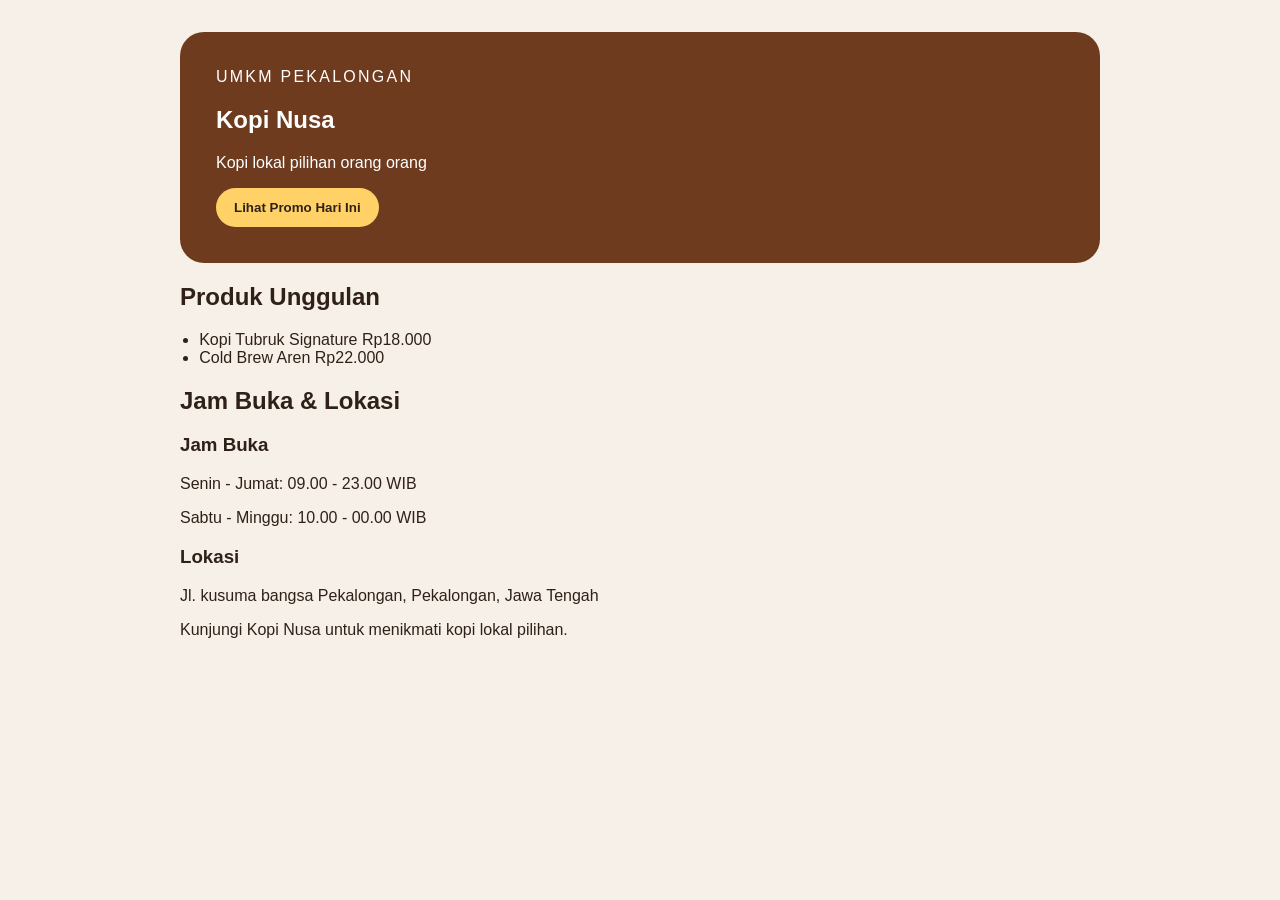
==== index.html @ 7d5e79c1 "index.html Updated HTML structure and content for better readability and added new sections." ====
<!doctype html>
<html lang="id">
    <head>
        <meta charset="UTF-8">
        <meta name="viewport" content="width=device-width, initial-scale=1">
        <title>Kopi Nusa - website umkm</title>
        <link rel="stylesheet" href="css/style.css">
    </head>
    <body>
        <main class="page">
            <section class="hero">
                <p class="eyebrow">umkm Pekalongan</p>
                <h1 >Kopi Nusa</h1>
                <p>Kopi lokal pilihan orang orang</p>
                <button onclick="alert('PROMO BELI 2 GRATIS 1')">Lihat Promo Hari Ini</button>
            </section>

            <section aria-labelledby="produk-title">
                <h2 id="produk-title">Produk Unggulan</h2>
                <ul class="products">
                    <li>Kopi Tubruk Signature Rp18.000</li>
                    <li>Cold Brew Aren Rp22.000</li>
                </ul>
            </section>

            <section class="info-section" aria-labelledby="info-title">
                <h2 id="info-title">Jam Buka & Lokasi</h2>

                    <section class="info-container">
                    <section class="info-card">
                    <h3>Jam Buka</h3>
                    <p>Senin - Jumat: 09.00 - 23.00 WIB</p>
                    <p>Sabtu - Minggu: 10.00 - 00.00 WIB</p>
                </section>

                <section class="info-card">
                    <h3>Lokasi</h3>
                    <p>Jl. kusuma bangsa Pekalongan, Pekalongan, Jawa Tengah</p>
                     <p>Kunjungi Kopi Nusa untuk menikmati kopi lokal pilihan.</p>
                </section>

                </section>
            </section>
        </main>

        <script src="scrpit.js"></script>
        
    </body>
</html>
---- css/style.css ----
body {
    margin: 0;
    color: #2f2118;
    background: #f6f0e8;
    font-family: Arial, sans-serif;
}

.page {
    max-width: 920px;
    margin: 0 auto;
    padding: 32px 20px;
}

.hero {
    padding: 36px;
    color: white;
    background: #6f3b1f;
    border-radius: 24px;
}

.eyebrow {
    margin: 0 0 8px;
    letter-spacing: 0.14em;
    text-transform: uppercase;
}

.products {
    padding-left: 1.2rem;
}

button {
    padding: 12px 18px;
    color:#2f2118;
    font-weight: 700;
    cursor: pointer;
    background: #ffd166;
    border: 0;
    border-radius: 999px;

}
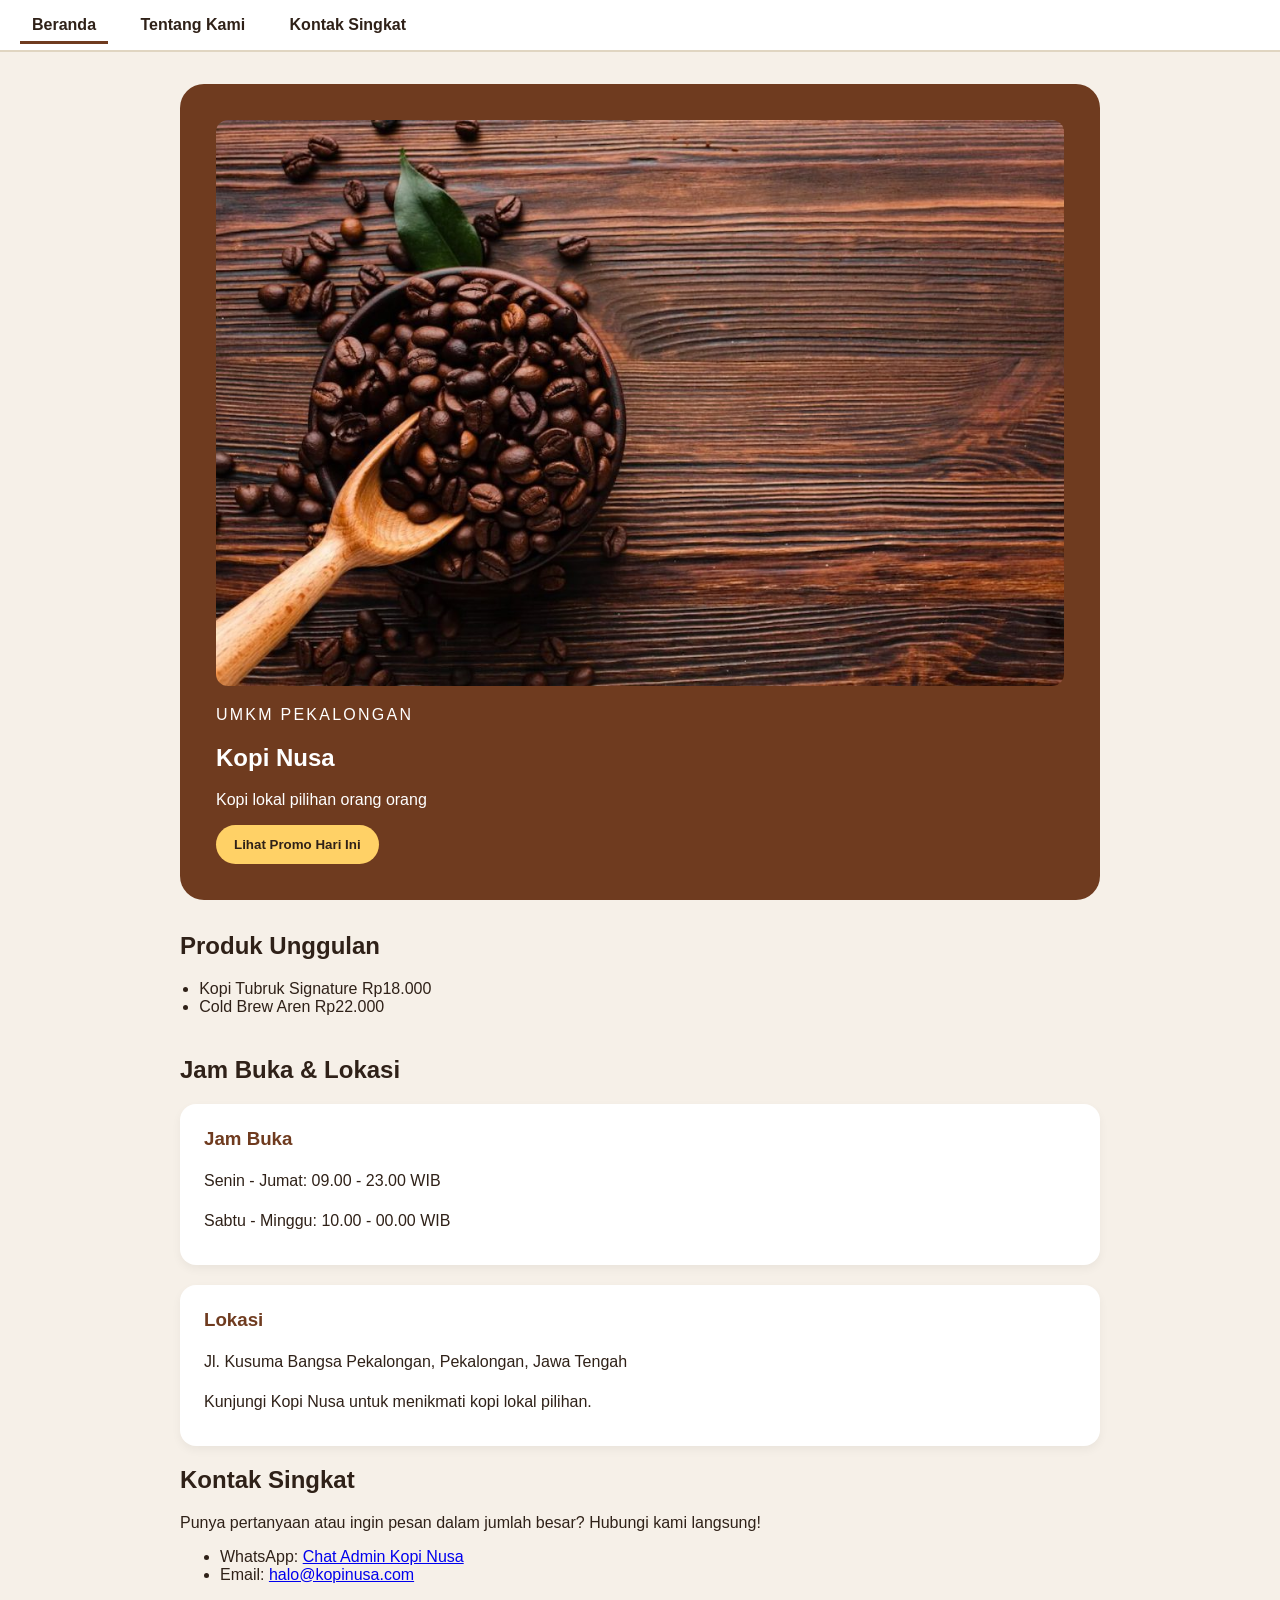
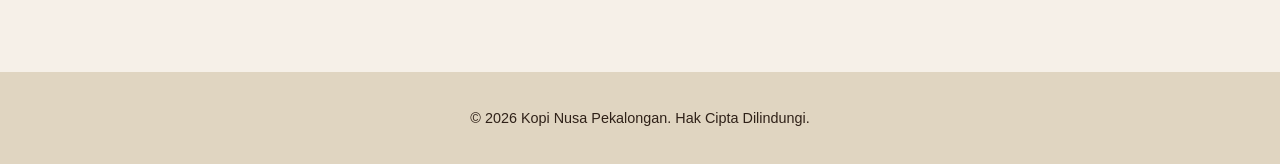
==== commit 3d889e68: "feat: tambah semantic html, navigasi dua halaman, dan kontak singkat" ====
--- a/index.html
+++ b/index.html
@@ -1,49 +1,73 @@
 <!doctype html>
 <html lang="id">
-    <head>
-        <meta charset="UTF-8">
-        <meta name="viewport" content="width=device-width, initial-scale=1">
-        <title>Kopi Nusa - website umkm</title>
-        <link rel="stylesheet" href="css/style.css">
-    </head>
-    <body>
-        <main class="page">
-            <section class="hero">
-                <p class="eyebrow">umkm Pekalongan</p>
-                <h1 >Kopi Nusa</h1>
-                <p>Kopi lokal pilihan orang orang</p>
-                <button onclick="alert('PROMO BELI 2 GRATIS 1')">Lihat Promo Hari Ini</button>
-            </section>
+  <head>
+    <meta charset="utf-8" />
+    <meta name="viewport" content="width=device-width, initial-scale=1" />
+    <title>Beranda - Kopi Nusa</title>
+    <link rel="stylesheet" href="css/style.css" />
+  </head>
+  <body>
+    <a href="#main-content" class="skip-link">Lanjut ke konten utama</a>
 
-            <section aria-labelledby="produk-title">
-                <h2 id="produk-title">Produk Unggulan</h2>
-                <ul class="products">
-                    <li>Kopi Tubruk Signature Rp18.000</li>
-                    <li>Cold Brew Aren Rp22.000</li>
-                </ul>
-            </section>
+    <header>
+      <nav aria-label="Navigasi utama">
+        <ul>
+          <li><a href="index.html" aria-current="page" class="active">Beranda</a></li>
+          <li><a href="tentang.html">Tentang Kami</a></li>
+          <li><a href="#kontak">Kontak Singkat</a></li>
+        </ul>
+      </nav>
+    </header>
 
-            <section class="info-section" aria-labelledby="info-title">
-                <h2 id="info-title">Jam Buka & Lokasi</h2>
+    <main id="main-content" class="page">
+      <section class="hero">
+        <img src="assets/images/biji-kopi.jpg" alt="Ilustrasi etalase Kopi Nusa dengan berbagai pilihan biji kopi lokal" class="hero-image">
+        
+        <p class="eyebrow">UMKM Pekalongan</p>
+        <h1>Kopi Nusa</h1>
+        <p>Kopi lokal pilihan orang orang</p>
+        <button id="promoButton" type="button">Lihat Promo Hari Ini</button>
+        <p id="promoText" class="promo-text">Promo Spesial: Beli 2 Gratis 1, khusus hari ini!</p>
+      </section>
 
-                    <section class="info-container">
-                    <section class="info-card">
-                    <h3>Jam Buka</h3>
-                    <p>Senin - Jumat: 09.00 - 23.00 WIB</p>
-                    <p>Sabtu - Minggu: 10.00 - 00.00 WIB</p>
-                </section>
+      <section aria-labelledby="produk-title">
+        <h2 id="produk-title">Produk Unggulan</h2>
+        <ul class="products">
+          <li>Kopi Tubruk Signature Rp18.000</li>
+          <li>Cold Brew Aren Rp22.000</li>
+        </ul>
+      </section>
 
-                <section class="info-card">
-                    <h3>Lokasi</h3>
-                    <p>Jl. kusuma bangsa Pekalongan, Pekalongan, Jawa Tengah</p>
-                     <p>Kunjungi Kopi Nusa untuk menikmati kopi lokal pilihan.</p>
-                </section>
+      <section class="info-section" aria-labelledby="info-title">
+        <h2 id="info-title">Jam Buka & Lokasi</h2>
+        <div class="info-container">
+          <article class="info-card">
+            <h3>Jam Buka</h3>
+            <p>Senin - Jumat: 09.00 - 23.00 WIB</p>
+            <p>Sabtu - Minggu: 10.00 - 00.00 WIB</p>
+          </article>
+          <article class="info-card">
+            <h3>Lokasi</h3>
+            <p>Jl. Kusuma Bangsa Pekalongan, Pekalongan, Jawa Tengah</p>
+            <p>Kunjungi Kopi Nusa untuk menikmati kopi lokal pilihan.</p>
+          </article>
+        </div>
+      </section>
 
-                </section>
-            </section>
-        </main>
+      <section id="kontak" aria-labelledby="kontak-title">
+        <h2 id="kontak-title">Kontak Singkat</h2>
+        <p>Punya pertanyaan atau ingin pesan dalam jumlah besar? Hubungi kami langsung!</p>
+        <ul>
+          <li>WhatsApp: <a href="#">Chat Admin Kopi Nusa</a></li>
+          <li>Email: <a href="#">halo@kopinusa.com</a></li>
+        </ul>
+      </section>
+    </main>
 
-        <script src="scrpit.js"></script>
-        
-    </body>
-</html>
+    <footer>
+      <p>&copy; 2026 Kopi Nusa Pekalongan. Hak Cipta Dilindungi.</p>
+    </footer>
+
+    <script src="js/script.js"></script>
+  </body>
+</html>
--- a/css/style.css
+++ b/css/style.css
@@ -1,40 +1,141 @@
 body {
-    margin: 0;
-    color: #2f2118;
-    background: #f6f0e8;
-    font-family: Arial, sans-serif;
+  margin: 0;
+  color: #2f2118;
+  background: #f6f0e8;
+  font-family: Arial, sans-serif;
+}
+
+.skip-link {
+  position: absolute;
+  top: -40px;
+  left: 0;
+  background: #6f3b1f;
+  color: white;
+  padding: 8px;
+  z-index: 100;
+  text-decoration: none;
+  font-weight: bold;
+}
+
+.skip-link:focus {
+  top: 0;
+}
+
+header {
+  background-color: white;
+  padding: 16px 20px;
+  border-bottom: 2px solid #e0d5c1;
+}
+
+nav ul {
+  list-style: none;
+  padding: 0;
+  margin: 0;
+}
+
+nav li {
+  display: inline-block;
+  margin-right: 16px;
+}
+
+nav a {
+  text-decoration: none;
+  color: #2f2118;
+  font-weight: bold;
+  padding: 8px 12px;
+}
+
+nav a:focus, nav a:hover {
+  background-color: #ffd166;
+  border-radius: 8px;
+}
+
+nav a.active {
+  border-bottom: 3px solid #6f3b1f;
 }
 
 .page {
-    max-width: 920px;
-    margin: 0 auto;
-    padding: 32px 20px;
+  max-width: 920px;
+  margin: 0 auto;
+  padding: 32px 20px;
 }
 
 .hero {
-    padding: 36px;
-    color: white;
-    background: #6f3b1f;
-    border-radius: 24px;
+  padding: 36px;
+  color: white;
+  background: #6f3b1f;
+  border-radius: 24px;
+  margin-bottom: 32px;
+}
+
+.hero-image {
+  max-width: 100%;
+  height: auto;
+  margin-bottom: 16px;
+  border-radius: 12px;
 }
 
 .eyebrow {
-    margin: 0 0 8px;
-    letter-spacing: 0.14em;
-    text-transform: uppercase;
+  margin: 0 0 8px;
+  letter-spacing: 0.14em;
+  text-transform: uppercase;
 }
 
 .products {
-    padding-left: 1.2rem;
+  padding-left: 1.2rem;
+  margin-bottom: 40px;
 }
 
 button {
-    padding: 12px 18px;
-    color:#2f2118;
-    font-weight: 700;
-    cursor: pointer;
-    background: #ffd166;
-    border: 0;
-    border-radius: 999px;
+  padding: 12px 18px;
+  color: #2f2118;
+  font-weight: 700;
+  cursor: pointer;
+  background: #ffd166;
+  border: 0;
+  border-radius: 999px;
+}
 
+button:hover {
+  background: #ffb703;
+}
+
+.promo-text {
+  display: none;
+  margin-top: 20px;
+  padding: 16px 20px;
+  background-color: #ffd166;
+  color: #2f2118;
+  border-radius: 12px;
+  font-weight: bold;
+}
+
+.info-container {
+  margin-top: 16px;
+}
+
+.info-card {
+  background-color: white;
+  padding: 24px;
+  border-radius: 16px;
+  margin-bottom: 20px;
+  box-shadow: 0 4px 10px rgba(0, 0, 0, 0.05);
+}
+
+.info-card h3 {
+  margin-top: 0;
+  color: #6f3b1f;
+}
+
+.info-card p {
+  line-height: 1.5;
+  margin-bottom: 8px;
+}
+
+footer {
+  text-align: center;
+  padding: 24px;
+  margin-top: 40px;
+  background-color: #e0d5c1;
+  font-size: 0.9em;
 }
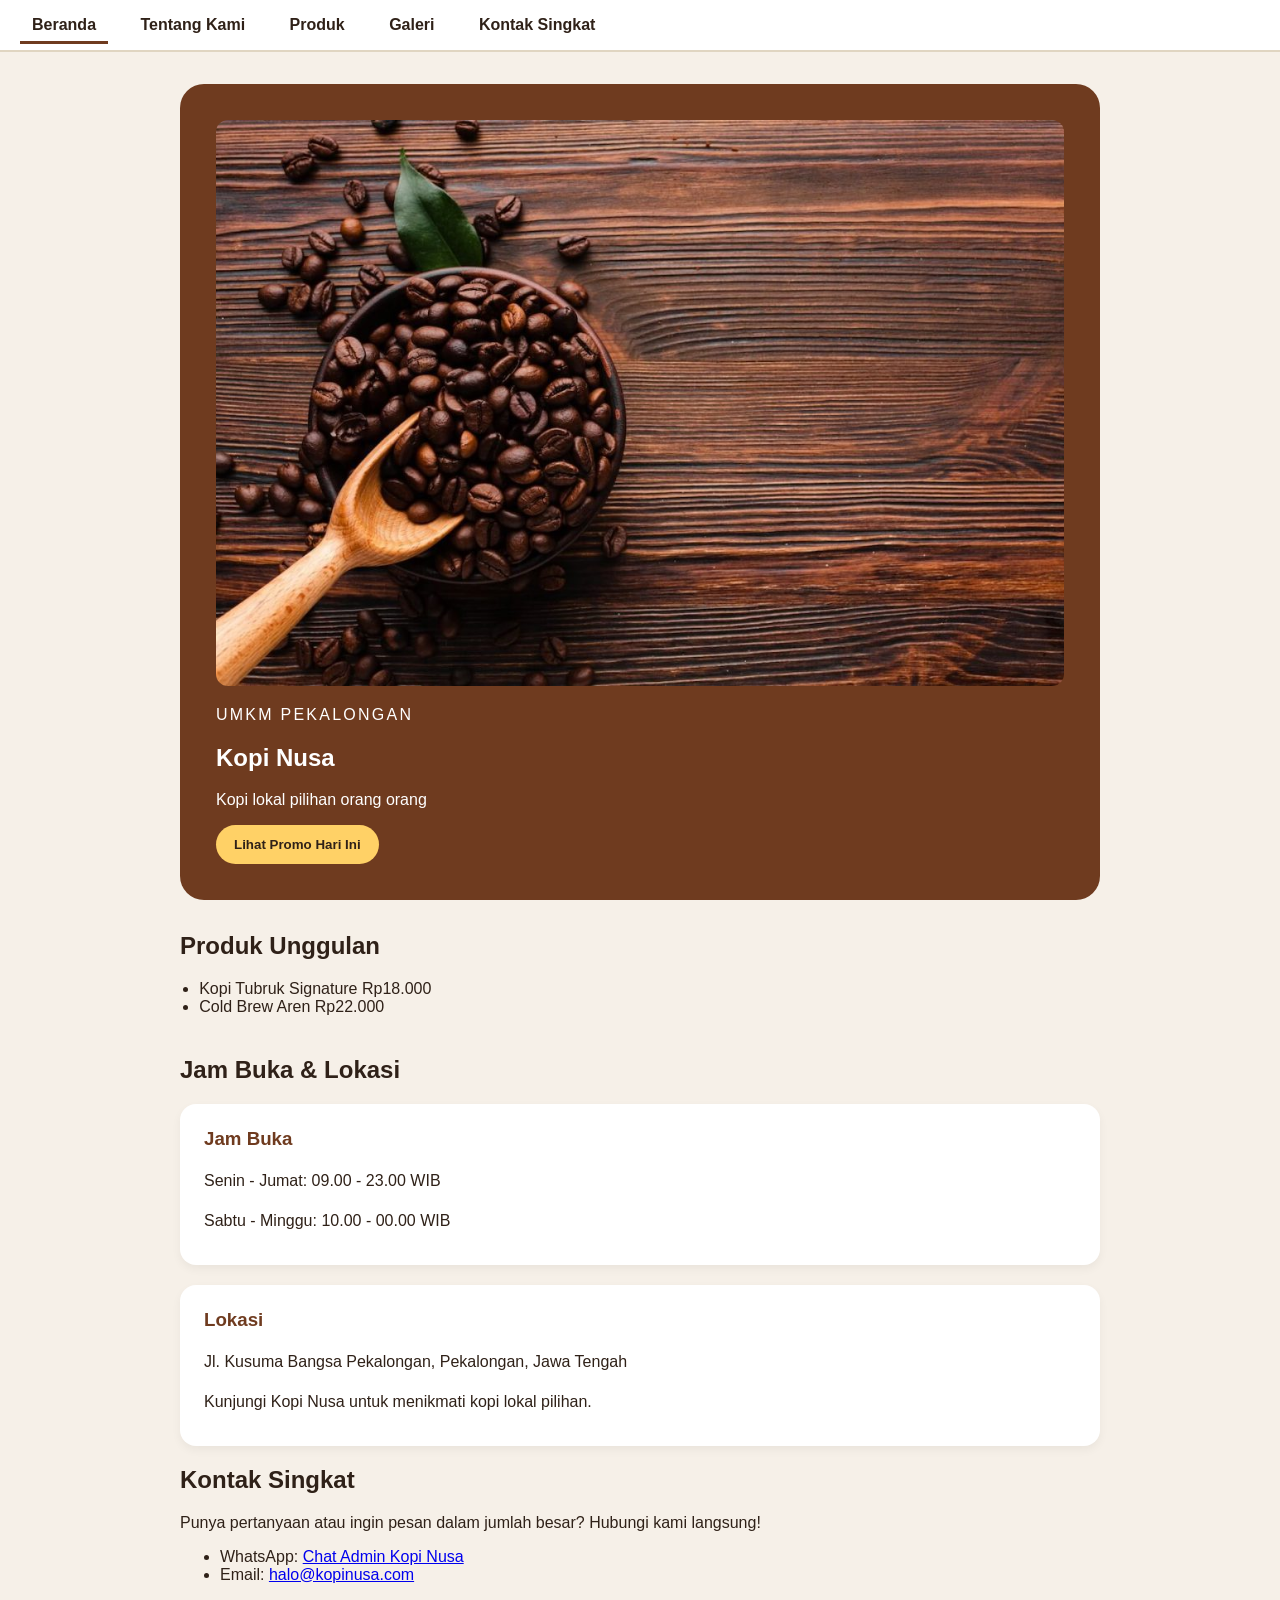
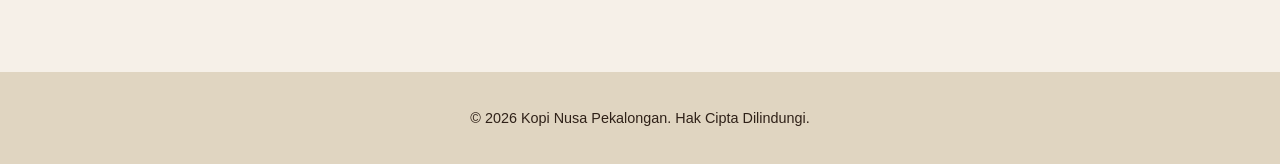
==== commit 34a23250: "feat: perbarui gambar produk dan selesaikan seluruh modul P03" ====
--- a/index.html
+++ b/index.html
@@ -14,6 +14,8 @@
         <ul>
           <li><a href="index.html" aria-current="page" class="active">Beranda</a></li>
           <li><a href="tentang.html">Tentang Kami</a></li>
+          <li><a href="produk.html">Produk</a></li>
+          <li><a href="galeri.html">Galeri</a></li>
           <li><a href="#kontak">Kontak Singkat</a></li>
         </ul>
       </nav>
--- a/css/style.css
+++ b/css/style.css
@@ -138,4 +138,10 @@
   margin-top: 40px;
   background-color: #e0d5c1;
   font-size: 0.9em;
+}
+
+
+.media-card img {
+  max-width: 100%;
+  height: auto;
 }
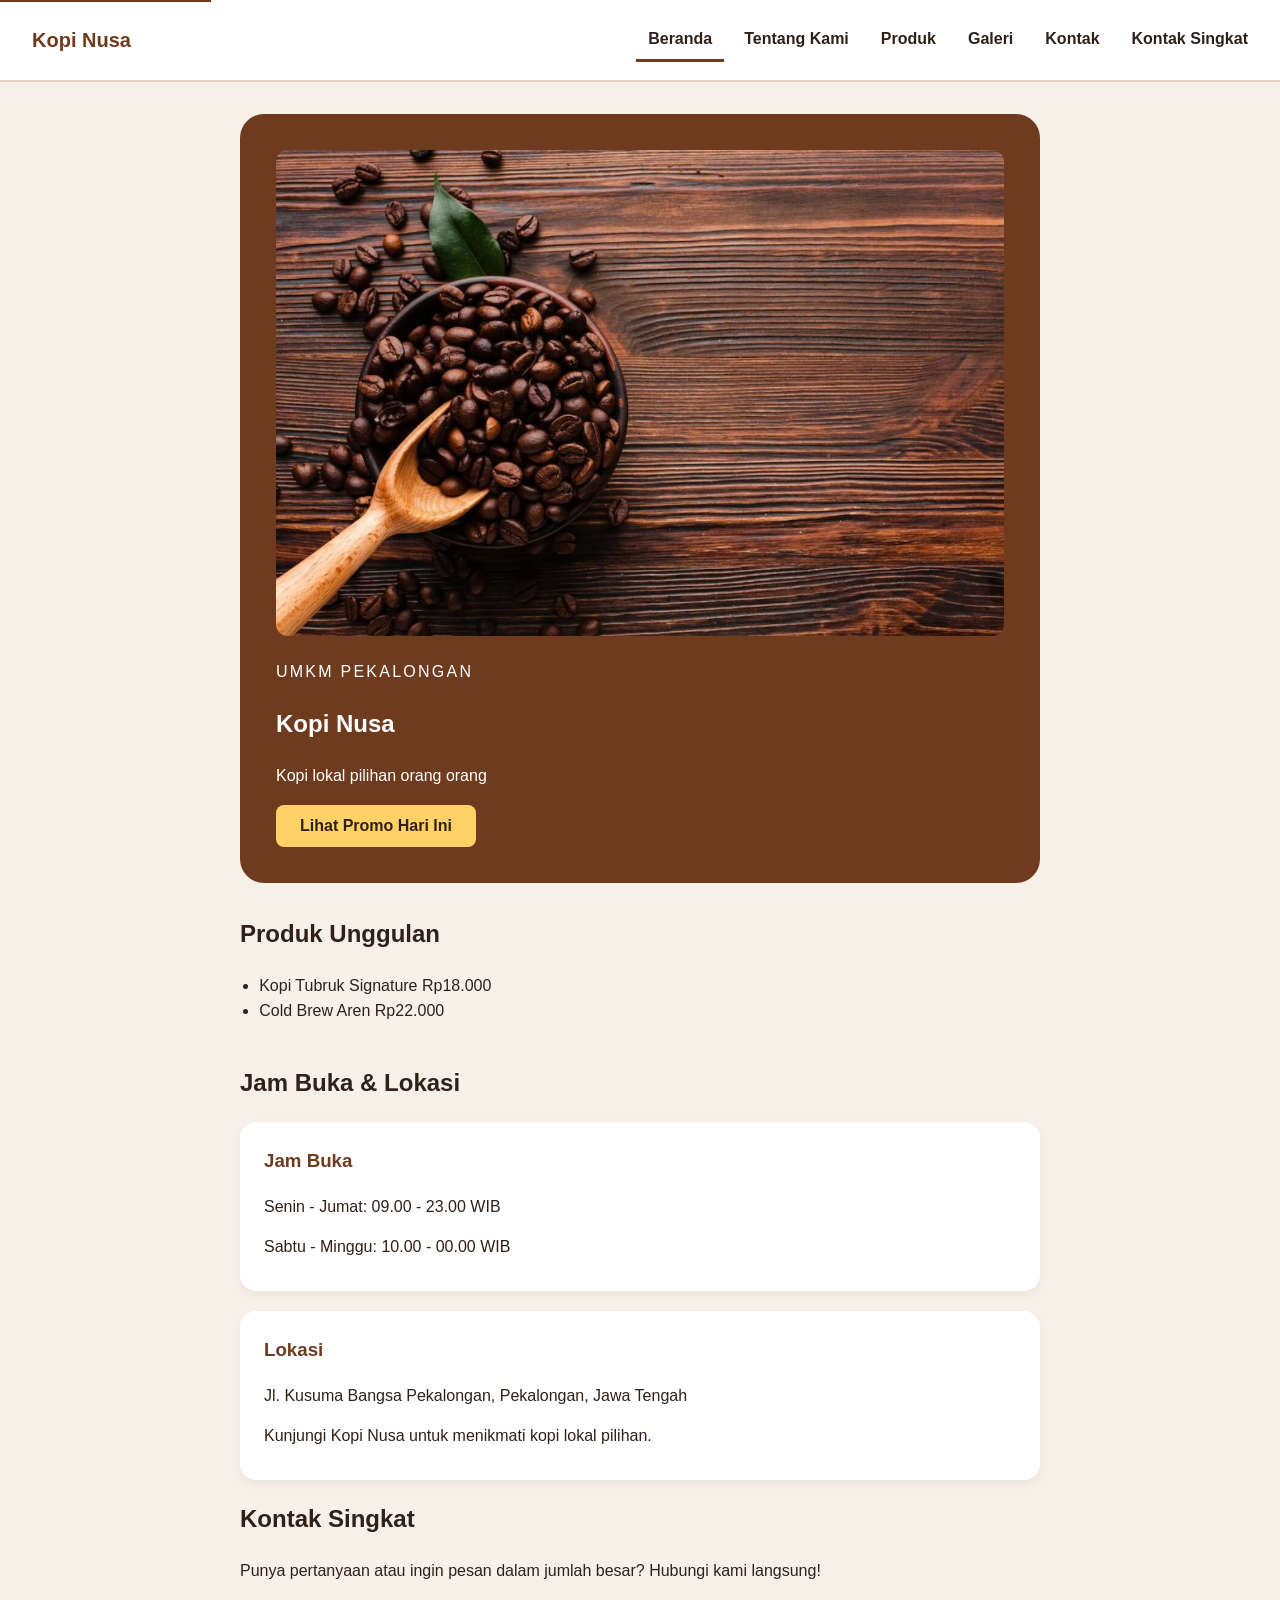
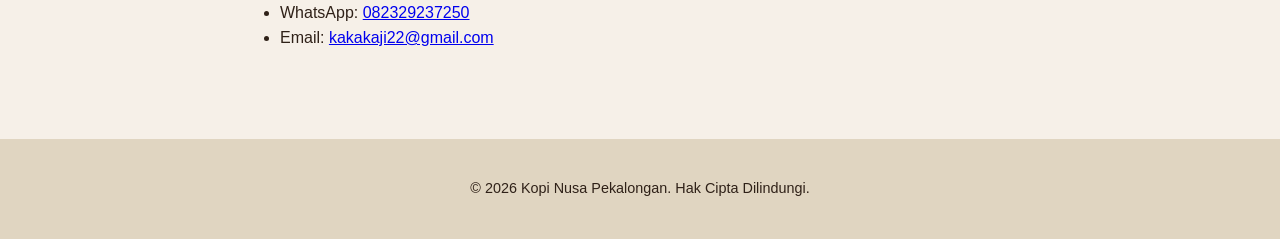
==== commit 183fa7b3: "feat: selesaikan modul P04 form kontak dan styling" ====
--- a/index.html
+++ b/index.html
@@ -9,13 +9,15 @@
   <body>
     <a href="#main-content" class="skip-link">Lanjut ke konten utama</a>
 
-    <header>
-      <nav aria-label="Navigasi utama">
+    <header class="site-header">
+      <nav class="nav" aria-label="Navigasi utama">
+        <a class="brand" href="index.html">Kopi Nusa</a>
         <ul>
           <li><a href="index.html" aria-current="page" class="active">Beranda</a></li>
           <li><a href="tentang.html">Tentang Kami</a></li>
           <li><a href="produk.html">Produk</a></li>
           <li><a href="galeri.html">Galeri</a></li>
+          <li><a href="kontak.html">Kontak</a></li>
           <li><a href="#kontak">Kontak Singkat</a></li>
         </ul>
       </nav>
@@ -60,8 +62,8 @@
         <h2 id="kontak-title">Kontak Singkat</h2>
         <p>Punya pertanyaan atau ingin pesan dalam jumlah besar? Hubungi kami langsung!</p>
         <ul>
-          <li>WhatsApp: <a href="#">Chat Admin Kopi Nusa</a></li>
-          <li>Email: <a href="#">halo@kopinusa.com</a></li>
+          <li>WhatsApp: <a href="https://wa.me/6282329237250" target="_blank" rel="noopener noreferrer">082329237250</a></li>
+          <li>Email: <a href="mailto:kakakaji22@gmail.com">kakakaji22@gmail.com</a></li>
         </ul>
       </section>
     </main>
--- a/css/style.css
+++ b/css/style.css
@@ -3,6 +3,7 @@
   color: #2f2118;
   background: #f6f0e8;
   font-family: Arial, sans-serif;
+  line-height: 1.6;
 }
 
 .skip-link {
@@ -11,7 +12,7 @@
   left: 0;
   background: #6f3b1f;
   color: white;
-  padding: 8px;
+  padding: 8px 16px;
   z-index: 100;
   text-decoration: none;
   font-weight: bold;
@@ -21,21 +22,39 @@
   top: 0;
 }
 
-header {
+header,
+.site-header {
   background-color: white;
   padding: 16px 20px;
   border-bottom: 2px solid #e0d5c1;
+}
+
+nav {
+  display: flex;
+  align-items: center;
+  justify-content: space-between;
+  flex-wrap: wrap;
+  gap: 12px;
+}
+
+nav .brand {
+  font-size: 1.25rem;
+  font-weight: bold;
+  color: #6f3b1f;
+  text-decoration: none;
 }
 
 nav ul {
   list-style: none;
   padding: 0;
   margin: 0;
+  display: flex;
+  flex-wrap: wrap;
+  gap: 8px;
 }
 
 nav li {
-  display: inline-block;
-  margin-right: 16px;
+  margin: 0;
 }
 
 nav a {
@@ -43,9 +62,11 @@
   color: #2f2118;
   font-weight: bold;
   padding: 8px 12px;
-}
-
-nav a:focus, nav a:hover {
+  display: inline-block;
+}
+
+nav a:focus,
+nav a:hover {
   background-color: #ffd166;
   border-radius: 8px;
 }
@@ -55,7 +76,7 @@
 }
 
 .page {
-  max-width: 920px;
+  max-width: 800px;
   margin: 0 auto;
   padding: 32px 20px;
 }
@@ -87,13 +108,14 @@
 }
 
 button {
-  padding: 12px 18px;
-  color: #2f2118;
-  font-weight: 700;
+  padding: 12px 24px;
+  color: #2f2118;
+  font-size: 1rem;
+  font-weight: bold;
   cursor: pointer;
   background: #ffd166;
   border: 0;
-  border-radius: 999px;
+  border-radius: 8px;
 }
 
 button:hover {
@@ -132,7 +154,14 @@
   margin-bottom: 8px;
 }
 
-footer {
+.media-card img {
+  max-width: 100%;
+  height: auto;
+  border-radius: 12px;
+}
+
+footer,
+.site-footer {
   text-align: center;
   padding: 24px;
   margin-top: 40px;
@@ -140,8 +169,75 @@
   font-size: 0.9em;
 }
 
-
-.media-card img {
-  max-width: 100%;
-  height: auto;
+.field {
+  margin-bottom: 18px;
+}
+
+.field label {
+  display: block;
+  margin-bottom: 6px;
+  font-weight: bold;
+  color: #2f2118;
+}
+
+.field input,
+.field select,
+.field textarea {
+  width: 100%;
+  box-sizing: border-box;
+  padding: 10px 12px;
+  font-family: inherit;
+  font-size: 1rem;
+  color: #2f2118;
+  background-color: white;
+  border: 1px solid #dccbbc;
+  border-radius: 8px;
+}
+
+.field-help {
+  display: block;
+  margin-top: 6px;
+  font-size: 0.875rem;
+  color: #5a4636;
+}
+
+fieldset {
+  margin: 0 0 20px;
+  padding: 14px 18px;
+  border: 1px solid #dccbbc;
+  border-radius: 8px;
+  background-color: white;
+}
+
+fieldset legend {
+  padding: 0 6px;
+  font-weight: bold;
+  color: #6f3b1f;
+}
+
+fieldset label {
+  display: block;
+  margin-bottom: 8px;
+  font-weight: normal;
+  cursor: pointer;
+}
+
+fieldset label:last-child {
+  margin-bottom: 0;
+}
+
+:focus-visible {
+  outline: 3px solid #2563eb;
+  outline-offset: 2px;
+}
+
+#preview-form {
+  padding: 16px;
+  white-space: pre-wrap;
+  background: white;
+  border: 1px solid #dccbbc;
+  border-radius: 8px;
+  font-family: monospace;
+  font-size: 0.95rem;
+  line-height: 1.5;
 }
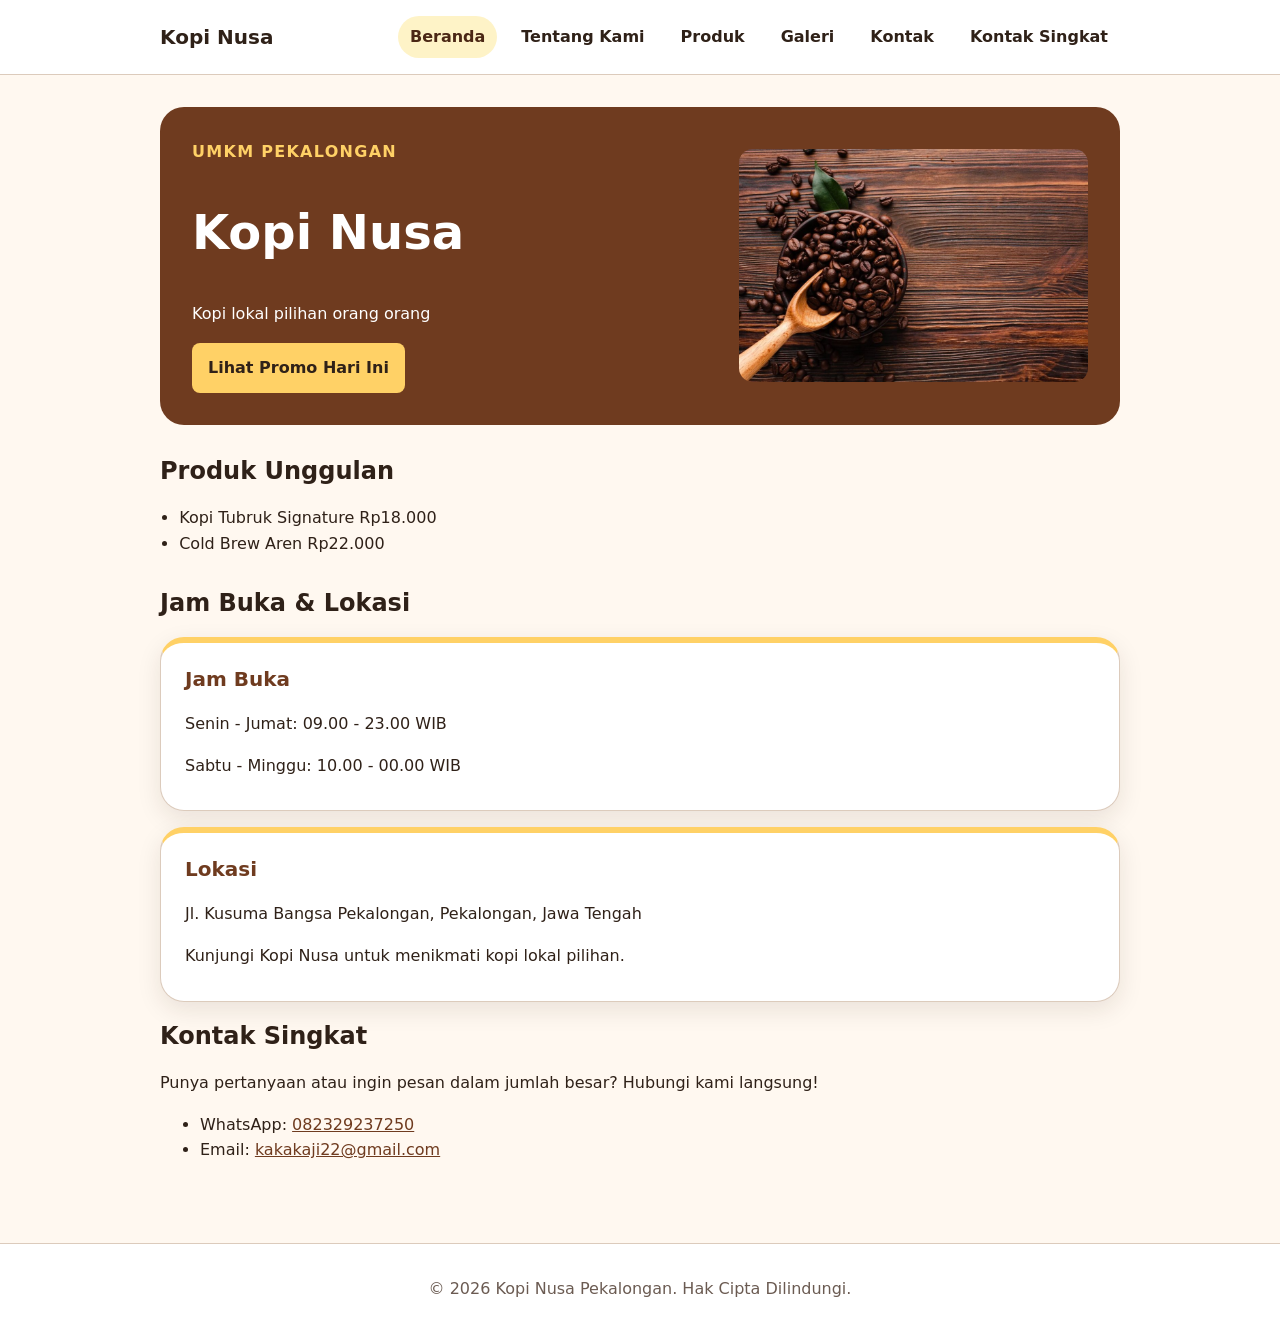
==== commit 48f63340: "feat: bangun layout flexbox dan grid P06" ====
--- a/index.html
+++ b/index.html
@@ -25,13 +25,14 @@
 
     <main id="main-content" class="page">
       <section class="hero">
+        <div class="hero-content">
+          <p class="eyebrow">UMKM Pekalongan</p>
+          <h1 id="hero-title">Kopi Nusa</h1>
+          <p>Kopi lokal pilihan orang orang</p>
+          <button id="promoButton" type="button">Lihat Promo Hari Ini</button>
+          <p id="promoText" class="promo-text">Promo Spesial: Beli 2 Gratis 1, khusus hari ini!</p>
+        </div>
         <img src="assets/images/biji-kopi.jpg" alt="Ilustrasi etalase Kopi Nusa dengan berbagai pilihan biji kopi lokal" class="hero-image">
-        
-        <p class="eyebrow">UMKM Pekalongan</p>
-        <h1>Kopi Nusa</h1>
-        <p>Kopi lokal pilihan orang orang</p>
-        <button id="promoButton" type="button">Lihat Promo Hari Ini</button>
-        <p id="promoText" class="promo-text">Promo Spesial: Beli 2 Gratis 1, khusus hari ini!</p>
       </section>
 
       <section aria-labelledby="produk-title">
--- a/css/style.css
+++ b/css/style.css
@@ -1,243 +1,486 @@
+:root {
+  --color-primary: #6f3b1f;
+  --color-primary-strong: #4b2715;
+  --color-text: #2f2118;
+  --color-muted: #6b5b52;
+  --color-surface: #ffffff;
+  --color-surface-soft: #fff8f0;
+  --color-border: #dccbbc;
+  --color-focus: #1d4ed8;
+
+  --color-accent: #ffd166;
+  --color-accent-strong: #ffb703;
+  --color-accent-soft: #fef3c7;
+  --color-on-accent: #2f2118;
+
+  --space-1: 0.5rem;
+  --space-2: 0.75rem;
+  --space-3: 1rem;
+  --space-4: 1.5rem;
+  --space-5: 2rem;
+
+  --radius-sm: 0.5rem;
+  --radius-md: 0.875rem;
+  --radius-lg: 1.5rem;
+  --radius-pill: 999px;
+  --shadow-card: 0 0.5rem 1.5rem rgb(47 33 24 / 0.1);
+}
+
+*,
+*::before,
+*::after {
+  box-sizing: border-box;
+}
+
+html {
+  color-scheme: light;
+}
+
 body {
   margin: 0;
-  color: #2f2118;
-  background: #f6f0e8;
-  font-family: Arial, sans-serif;
+  color: var(--color-text);
+  background: var(--color-surface-soft);
+  font-family: system-ui, -apple-system, BlinkMacSystemFont, "Segoe UI", sans-serif;
+  font-size: 1rem;
   line-height: 1.6;
+}
+
+img {
+  max-width: 100%;
+  height: auto;
+}
+
+a {
+  color: var(--color-primary);
+}
+
+a:hover {
+  color: var(--color-primary-strong);
+}
+
+audio {
+  max-width: 100%;
+}
+
+:focus-visible {
+  outline: 3px solid var(--color-focus);
+  outline-offset: 3px;
+}
+
+.hero :focus-visible {
+  outline-color: var(--color-accent);
 }
 
 .skip-link {
   position: absolute;
-  top: -40px;
-  left: 0;
-  background: #6f3b1f;
-  color: white;
-  padding: 8px 16px;
+  top: -5rem;
+  left: var(--space-3);
   z-index: 100;
+  padding: var(--space-2) var(--space-3);
+  color: var(--color-surface);
+  font-weight: 700;
   text-decoration: none;
-  font-weight: bold;
+  background: var(--color-text);
 }
 
 .skip-link:focus {
-  top: 0;
-}
-
-header,
-.site-header {
-  background-color: white;
-  padding: 16px 20px;
-  border-bottom: 2px solid #e0d5c1;
-}
-
-nav {
-  display: flex;
+  top: var(--space-3);
+}
+
+.site-header,
+footer {
+  padding: var(--space-3) var(--space-4);
+  background: var(--color-surface);
+  border-bottom: 1px solid var(--color-border);
+}
+
+footer {
+  margin-top: var(--space-5);
+  color: var(--color-muted);
+  text-align: center;
+  border-top: 1px solid var(--color-border);
+  border-bottom: 0;
+}
+
+footer p {
+  margin-inline: auto;
+}
+
+.nav,
+.page {
+  width: min(100% - 2rem, 60rem);
+  margin-inline: auto;
+}
+
+.page {
+  padding-block: var(--space-5);
+}
+
+.nav {
+  display: flex;
+  gap: var(--space-3);
   align-items: center;
   justify-content: space-between;
-  flex-wrap: wrap;
-  gap: 12px;
-}
-
-nav .brand {
+}
+
+.brand {
+  display: inline-block;
+  margin-bottom: 0;
+  color: var(--color-text);
   font-size: 1.25rem;
-  font-weight: bold;
-  color: #6f3b1f;
+  font-weight: 800;
   text-decoration: none;
 }
 
-nav ul {
-  list-style: none;
+.nav ul {
   padding: 0;
   margin: 0;
-  display: flex;
+  list-style: none;
+  display: flex;
+  gap: var(--space-2);
   flex-wrap: wrap;
-  gap: 8px;
-}
-
-nav li {
+}
+
+.nav li {
+  display: inline-block;
   margin: 0;
 }
 
-nav a {
+.nav ul a {
+  display: inline-block;
+  padding: var(--space-1) var(--space-2);
+  color: var(--color-text);
+  font-weight: 700;
   text-decoration: none;
-  color: #2f2118;
-  font-weight: bold;
-  padding: 8px 12px;
+  border-radius: var(--radius-sm);
+}
+
+.nav ul a:hover {
+  color: var(--color-primary-strong);
+  background: var(--color-surface-soft);
+}
+
+.nav a[aria-current="page"] {
+  color: var(--color-primary-strong);
+  background: var(--color-accent-soft);
+  border-radius: var(--radius-pill);
+}
+
+h1,
+h2,
+h3 {
+  line-height: 1.2;
+  text-wrap: balance;
+}
+
+h1 {
+  font-size: clamp(2rem, 6vw, 3rem);
+}
+
+h2 {
+  font-size: 1.5rem;
+}
+
+h3 {
+  font-size: 1.25rem;
+}
+
+p,
+li {
+  max-width: 68ch;
+}
+
+.eyebrow {
+  margin: 0 0 var(--space-1);
+  color: var(--color-primary);
+  font-weight: 800;
+  letter-spacing: 0.08em;
+  text-transform: uppercase;
+}
+
+.hero {
+  margin-bottom: var(--space-5);
+  padding: var(--space-5);
+  color: var(--color-surface);
+  background: var(--color-primary);
+  border-radius: var(--radius-lg);
+  display: grid;
+  grid-template-columns: 1.2fr 0.8fr;
+  gap: var(--space-4);
+  align-items: center;
+}
+
+.hero .eyebrow {
+  color: var(--color-accent);
+}
+
+.hero-image {
+  width: 100%;
+  margin-bottom: 0;
+  border-radius: var(--radius-md);
+}
+
+button,
+.button {
   display: inline-block;
-}
-
-nav a:focus,
-nav a:hover {
-  background-color: #ffd166;
-  border-radius: 8px;
-}
-
-nav a.active {
-  border-bottom: 3px solid #6f3b1f;
-}
-
-.page {
-  max-width: 800px;
-  margin: 0 auto;
-  padding: 32px 20px;
-}
-
-.hero {
-  padding: 36px;
-  color: white;
-  background: #6f3b1f;
-  border-radius: 24px;
-  margin-bottom: 32px;
-}
-
-.hero-image {
-  max-width: 100%;
-  height: auto;
-  margin-bottom: 16px;
-  border-radius: 12px;
-}
-
-.eyebrow {
-  margin: 0 0 8px;
-  letter-spacing: 0.14em;
-  text-transform: uppercase;
+  padding: var(--space-2) var(--space-3);
+  color: var(--color-surface);
+  font: inherit;
+  font-weight: 700;
+  text-decoration: none;
+  cursor: pointer;
+  background: var(--color-primary);
+  border: 0;
+  border-radius: var(--radius-sm);
+}
+
+button:hover,
+.button:hover {
+  color: var(--color-surface);
+  background: var(--color-primary-strong);
+}
+
+.hero button {
+  color: var(--color-on-accent);
+  background: var(--color-accent);
+}
+
+.hero button:hover {
+  color: var(--color-on-accent);
+  background: var(--color-accent-strong);
+}
+
+.promo-text {
+  display: none;
+  margin-top: var(--space-4);
+  padding: var(--space-3) var(--space-4);
+  color: var(--color-on-accent);
+  font-weight: 700;
+  background: var(--color-accent);
+  border-radius: var(--radius-sm);
+}
+
+.info-card,
+.media-card,
+.product-card,
+table,
+form {
+  margin-block: var(--space-3);
+  padding: var(--space-3);
+  background: var(--color-surface);
+  border: 1px solid var(--color-border);
+  border-radius: var(--radius-md);
+  box-shadow: var(--shadow-card);
+}
+
+.info-card {
+  padding: var(--space-4);
+  border-top: 0.4rem solid var(--color-accent);
+  border-radius: var(--radius-lg);
+}
+
+.info-card h3 {
+  margin-top: 0;
+  color: var(--color-primary);
+}
+
+.info-card p {
+  margin-bottom: var(--space-1);
 }
 
 .products {
   padding-left: 1.2rem;
-  margin-bottom: 40px;
-}
-
-button {
-  padding: 12px 24px;
-  color: #2f2118;
-  font-size: 1rem;
-  font-weight: bold;
-  cursor: pointer;
-  background: #ffd166;
-  border: 0;
-  border-radius: 8px;
-}
-
-button:hover {
-  background: #ffb703;
-}
-
-.promo-text {
-  display: none;
-  margin-top: 20px;
-  padding: 16px 20px;
-  background-color: #ffd166;
-  color: #2f2118;
-  border-radius: 12px;
-  font-weight: bold;
-}
-
-.info-container {
-  margin-top: 16px;
-}
-
-.info-card {
-  background-color: white;
-  padding: 24px;
-  border-radius: 16px;
-  margin-bottom: 20px;
-  box-shadow: 0 4px 10px rgba(0, 0, 0, 0.05);
-}
-
-.info-card h3 {
-  margin-top: 0;
-  color: #6f3b1f;
-}
-
-.info-card p {
-  line-height: 1.5;
-  margin-bottom: 8px;
+  margin-bottom: var(--space-5);
+}
+
+figure {
+  margin-inline: 0;
 }
 
 .media-card img {
-  max-width: 100%;
-  height: auto;
-  border-radius: 12px;
-}
-
-footer,
-.site-footer {
-  text-align: center;
-  padding: 24px;
-  margin-top: 40px;
-  background-color: #e0d5c1;
-  font-size: 0.9em;
+  border-radius: var(--radius-sm);
+}
+
+figcaption,
+caption {
+  color: var(--color-muted);
+}
+
+.product-grid,
+.gallery-grid {
+  display: grid;
+  grid-template-columns: repeat(3, minmax(0, 1fr));
+  gap: var(--space-3);
+}
+
+.gallery-grid {
+  grid-template-columns: repeat(2, minmax(0, 1fr));
+}
+
+.product-card {
+  position: relative;
+  display: flex;
+  flex-direction: column;
+  gap: var(--space-2);
+  padding-top: calc(var(--space-5) + var(--space-2));
+}
+
+.product-card h3,
+.product-card p {
+  margin-block: 0;
+}
+
+.product-grid .product-card,
+.gallery-grid .media-card {
+  margin-block: 0;
+}
+
+.product-badge {
+  position: absolute;
+  inset-block-start: var(--space-2);
+  inset-inline-end: var(--space-2);
+  padding: 0.25rem var(--space-2);
+  color: var(--color-primary-strong);
+  font-size: 0.875rem;
+  font-weight: 800;
+  background: var(--color-accent-soft);
+  border-radius: var(--radius-pill);
+}
+
+.price {
+  font-weight: 700;
+  color: var(--color-primary);
+}
+
+.card-actions {
+  display: flex;
+  gap: var(--space-2);
+  align-items: center;
+  flex-wrap: wrap;
+  margin-top: auto;
+}
+
+table {
+  width: 100%;
+  border-collapse: collapse;
+  border-radius: 0;
+}
+
+caption {
+  margin-bottom: var(--space-2);
+  font-weight: 700;
+  text-align: left;
+}
+
+th,
+td {
+  padding: var(--space-2);
+  text-align: left;
+  border: 1px solid var(--color-border);
+}
+
+th {
+  background: var(--color-surface-soft);
 }
 
 .field {
-  margin-bottom: 18px;
-}
-
-.field label {
+  margin-bottom: var(--space-3);
+}
+
+.field label,
+legend {
   display: block;
-  margin-bottom: 6px;
-  font-weight: bold;
-  color: #2f2118;
+  margin-bottom: var(--space-1);
+  font-weight: 700;
 }
 
 .field input,
 .field select,
 .field textarea {
   width: 100%;
-  box-sizing: border-box;
-  padding: 10px 12px;
-  font-family: inherit;
-  font-size: 1rem;
-  color: #2f2118;
-  background-color: white;
-  border: 1px solid #dccbbc;
-  border-radius: 8px;
+  padding: var(--space-2);
+  color: inherit;
+  font: inherit;
+  background: var(--color-surface);
+  border: 1px solid var(--color-border);
+  border-radius: var(--radius-sm);
+}
+
+input[type="radio"],
+input[type="checkbox"] {
+  width: auto;
 }
 
 .field-help {
   display: block;
-  margin-top: 6px;
+  margin-top: var(--space-1);
+  color: var(--color-muted);
   font-size: 0.875rem;
-  color: #5a4636;
 }
 
 fieldset {
-  margin: 0 0 20px;
-  padding: 14px 18px;
-  border: 1px solid #dccbbc;
-  border-radius: 8px;
-  background-color: white;
-}
-
-fieldset legend {
-  padding: 0 6px;
-  font-weight: bold;
-  color: #6f3b1f;
+  margin: 0 0 var(--space-3);
+  padding: var(--space-3);
+  border: 1px solid var(--color-border);
+  border-radius: var(--radius-sm);
+}
+
+legend {
+  padding-inline: var(--space-1);
+  color: var(--color-primary);
 }
 
 fieldset label {
   display: block;
-  margin-bottom: 8px;
-  font-weight: normal;
+  margin-bottom: var(--space-1);
+  font-weight: 400;
   cursor: pointer;
 }
 
-fieldset label:last-child {
+#preview-form {
+  padding: var(--space-3);
+  white-space: pre-wrap;
+  background: var(--color-surface);
+  border: 1px solid var(--color-border);
+  border-radius: var(--radius-sm);
+}
+
+.form-grid {
+  display: grid;
+  grid-template-columns: repeat(2, minmax(0, 1fr));
+  gap: var(--space-3);
+}
+
+.form-grid .field,
+.form-grid fieldset {
+  margin: 0;
+}
+
+.form-grid fieldset {
+  min-width: 0;
+}
+
+.field-wide {
+  grid-column: 1 / -1;
+}
+
+.option-list {
+  display: flex;
+  flex-wrap: wrap;
+  gap: var(--space-1) var(--space-3);
+}
+
+.option-list label {
   margin-bottom: 0;
 }
 
-:focus-visible {
-  outline: 3px solid #2563eb;
-  outline-offset: 2px;
-}
-
-#preview-form {
-  padding: 16px;
-  white-space: pre-wrap;
-  background: white;
-  border: 1px solid #dccbbc;
-  border-radius: 8px;
-  font-family: monospace;
-  font-size: 0.95rem;
-  line-height: 1.5;
+.form-actions {
+  display: flex;
+  flex-wrap: wrap;
+  align-items: center;
+  gap: var(--space-3);
+}
+
+.form-actions .field-help {
+  margin: 0;
 }
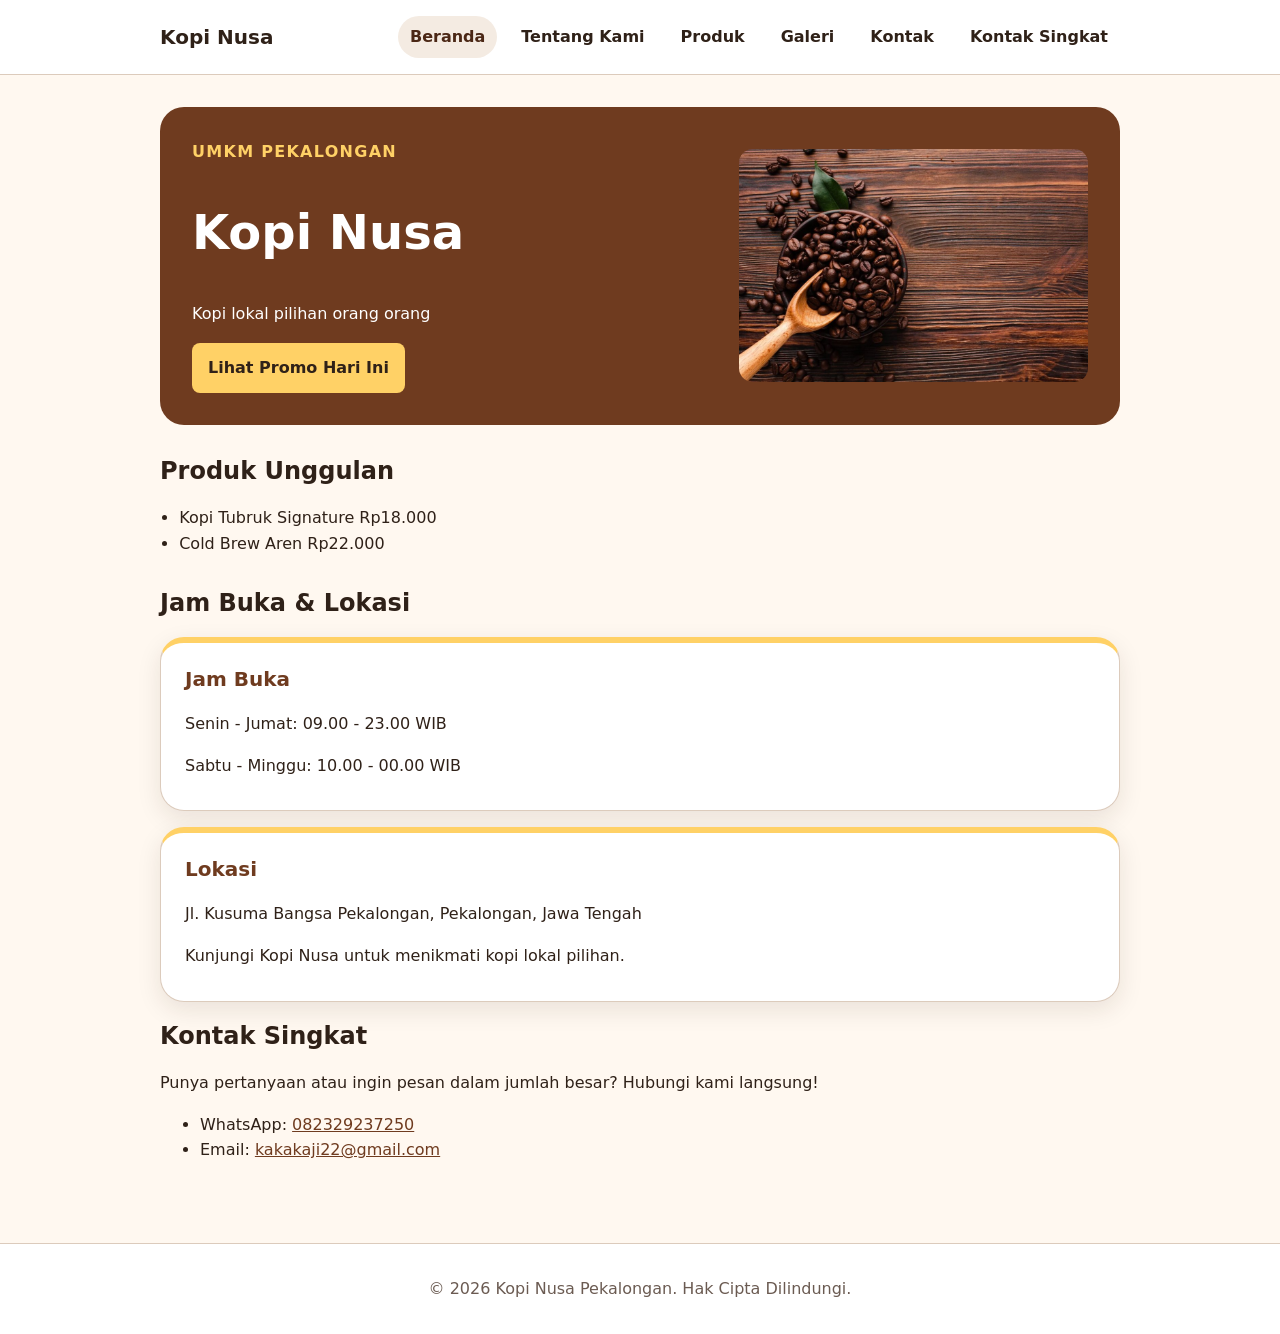
==== commit 2dc5b924: "feat: p08 terapkan hamburger menu responsive dan validasi UTS" ====
--- a/index.html
+++ b/index.html
@@ -7,12 +7,17 @@
     <link rel="stylesheet" href="css/style.css" />
   </head>
   <body>
-    <a href="#main-content" class="skip-link">Lanjut ke konten utama</a>
+    <a class="skip-link" href="#konten">Lewati ke konten utama</a>
 
     <header class="site-header">
       <nav class="nav" aria-label="Navigasi utama">
         <a class="brand" href="index.html">Kopi Nusa</a>
-        <ul>
+        <input type="checkbox" id="nav-toggle" class="nav-toggle-input" aria-controls="menu-utama" />
+        <label for="nav-toggle" class="nav-toggle-label">
+          <span class="nav-toggle-icon" aria-hidden="true"></span>
+          <span>Menu</span>
+        </label>
+        <ul id="menu-utama" class="nav-links">
           <li><a href="index.html" aria-current="page" class="active">Beranda</a></li>
           <li><a href="tentang.html">Tentang Kami</a></li>
           <li><a href="produk.html">Produk</a></li>
@@ -23,7 +28,7 @@
       </nav>
     </header>
 
-    <main id="main-content" class="page">
+    <main id="konten" class="page">
       <section class="hero">
         <div class="hero-content">
           <p class="eyebrow">UMKM Pekalongan</p>
@@ -32,7 +37,7 @@
           <button id="promoButton" type="button">Lihat Promo Hari Ini</button>
           <p id="promoText" class="promo-text">Promo Spesial: Beli 2 Gratis 1, khusus hari ini!</p>
         </div>
-        <img src="assets/images/biji-kopi.jpg" alt="Ilustrasi etalase Kopi Nusa dengan berbagai pilihan biji kopi lokal" class="hero-image">
+        <img src="assets/images/biji-kopi.jpg" width="1024" height="683" alt="Ilustrasi etalase Kopi Nusa dengan berbagai pilihan biji kopi lokal" class="hero-image">
       </section>
 
       <section aria-labelledby="produk-title">
@@ -69,7 +74,7 @@
       </section>
     </main>
 
-    <footer>
+    <footer class="site-footer">
       <p>&copy; 2026 Kopi Nusa Pekalongan. Hak Cipta Dilindungi.</p>
     </footer>
 
--- a/css/style.css
+++ b/css/style.css
@@ -11,6 +11,8 @@
   --color-accent: #ffd166;
   --color-accent-strong: #ffb703;
   --color-accent-soft: #fef3c7;
+  --color-tint: #f4ebe2;
+  --color-tint-strong: #ebdfd2;
   --color-on-accent: #2f2118;
 
   --space-1: 0.5rem;
@@ -106,6 +108,10 @@
   margin-inline: auto;
 }
 
+.site-header {
+  padding-inline: 0;
+}
+
 .nav,
 .page {
   width: min(100% - 2rem, 60rem);
@@ -118,6 +124,7 @@
 
 .nav {
   display: flex;
+  flex-wrap: wrap;
   gap: var(--space-3);
   align-items: center;
   justify-content: space-between;
@@ -133,12 +140,95 @@
 }
 
 .nav ul {
+  display: none;
+  flex-direction: column;
+  flex-basis: 100%;
+  gap: var(--space-2);
   padding: 0;
   margin: 0;
   list-style: none;
+}
+
+/* Hamburger menu tanpa JavaScript: checkbox tersembunyi + label + selector :checked */
+.nav-toggle-input {
+  position: absolute;
+  width: 1px;
+  height: 1px;
+  margin: -1px;
+  overflow: hidden;
+  clip-path: inset(50%);
+  white-space: nowrap;
+}
+
+.nav-toggle-label {
+  display: inline-flex;
+  align-items: center;
+  gap: var(--space-2);
+  min-height: 2.75rem;
+  padding: var(--space-1) var(--space-3);
+  color: var(--color-text);
+  font-weight: 700;
+  cursor: pointer;
+  background: var(--color-surface-soft);
+  border: 1px solid var(--color-border);
+  border-radius: var(--radius-pill);
+}
+
+.nav-toggle-label:hover,
+.nav-toggle-input:checked + .nav-toggle-label {
+  background: var(--color-tint);
+}
+
+.nav-toggle-input:focus-visible + .nav-toggle-label {
+  outline: 3px solid var(--color-focus);
+  outline-offset: 3px;
+}
+
+.nav-toggle-input:checked ~ .nav-links {
   display: flex;
-  gap: var(--space-2);
-  flex-wrap: wrap;
+}
+
+.nav-toggle-icon,
+.nav-toggle-icon::before,
+.nav-toggle-icon::after {
+  display: block;
+  width: 1.25rem;
+  height: 2px;
+  background: currentcolor;
+  border-radius: 2px;
+}
+
+.nav-toggle-icon {
+  position: relative;
+}
+
+.nav-toggle-icon::before,
+.nav-toggle-icon::after {
+  position: absolute;
+  left: 0;
+  content: "";
+}
+
+.nav-toggle-icon::before {
+  top: -0.4rem;
+}
+
+.nav-toggle-icon::after {
+  top: 0.4rem;
+}
+
+.nav-toggle-input:checked + .nav-toggle-label .nav-toggle-icon {
+  background: transparent;
+}
+
+.nav-toggle-input:checked + .nav-toggle-label .nav-toggle-icon::before {
+  top: 0;
+  transform: rotate(45deg);
+}
+
+.nav-toggle-input:checked + .nav-toggle-label .nav-toggle-icon::after {
+  top: 0;
+  transform: rotate(-45deg);
 }
 
 .nav li {
@@ -162,7 +252,7 @@
 
 .nav a[aria-current="page"] {
   color: var(--color-primary-strong);
-  background: var(--color-accent-soft);
+  background: var(--color-tint);
   border-radius: var(--radius-pill);
 }
 
@@ -200,12 +290,12 @@
 
 .hero {
   margin-bottom: var(--space-5);
-  padding: var(--space-5);
+  padding: clamp(var(--space-3), 4vw, var(--space-5));
   color: var(--color-surface);
   background: var(--color-primary);
   border-radius: var(--radius-lg);
   display: grid;
-  grid-template-columns: 1.2fr 0.8fr;
+  grid-template-columns: 1fr;
   gap: var(--space-4);
   align-items: center;
 }
@@ -309,12 +399,8 @@
 .product-grid,
 .gallery-grid {
   display: grid;
-  grid-template-columns: repeat(3, minmax(0, 1fr));
+  grid-template-columns: 1fr;
   gap: var(--space-3);
-}
-
-.gallery-grid {
-  grid-template-columns: repeat(2, minmax(0, 1fr));
 }
 
 .product-card {
@@ -322,6 +408,7 @@
   display: flex;
   flex-direction: column;
   gap: var(--space-2);
+  padding-inline: max(var(--space-3), 2vw);
   padding-top: calc(var(--space-5) + var(--space-2));
 }
 
@@ -366,6 +453,20 @@
   border-radius: 0;
 }
 
+.table-scroll {
+  max-width: 100%;
+  overflow-x: auto;
+}
+
+.table-scroll:focus-visible {
+  outline: 3px solid var(--color-focus);
+  outline-offset: 3px;
+}
+
+.table-scroll table {
+  min-width: 40rem;
+}
+
 caption {
   margin-bottom: var(--space-2);
   font-weight: 700;
@@ -447,7 +548,7 @@
 
 .form-grid {
   display: grid;
-  grid-template-columns: repeat(2, minmax(0, 1fr));
+  grid-template-columns: 1fr;
   gap: var(--space-3);
 }
 
@@ -483,4 +584,42 @@
 
 .form-actions .field-help {
   margin: 0;
+}
+
+@media (min-width: 42rem) {
+  .gallery-grid,
+  .form-grid {
+    grid-template-columns: repeat(2, minmax(0, 1fr));
+  }
+}
+
+@media (min-width: 48rem) {
+  .hero {
+    grid-template-columns: 1.2fr 0.8fr;
+  }
+
+  .product-grid {
+    grid-template-columns: repeat(2, minmax(0, 1fr));
+  }
+}
+
+@media (min-width: 60rem) {
+  .nav {
+    flex-wrap: nowrap;
+  }
+
+  .nav ul {
+    display: flex;
+    flex-direction: row;
+    flex-wrap: wrap;
+    flex-basis: auto;
+  }
+
+  .nav-toggle-label {
+    display: none;
+  }
+
+  .product-grid {
+    grid-template-columns: repeat(3, minmax(0, 1fr));
+  }
 }
